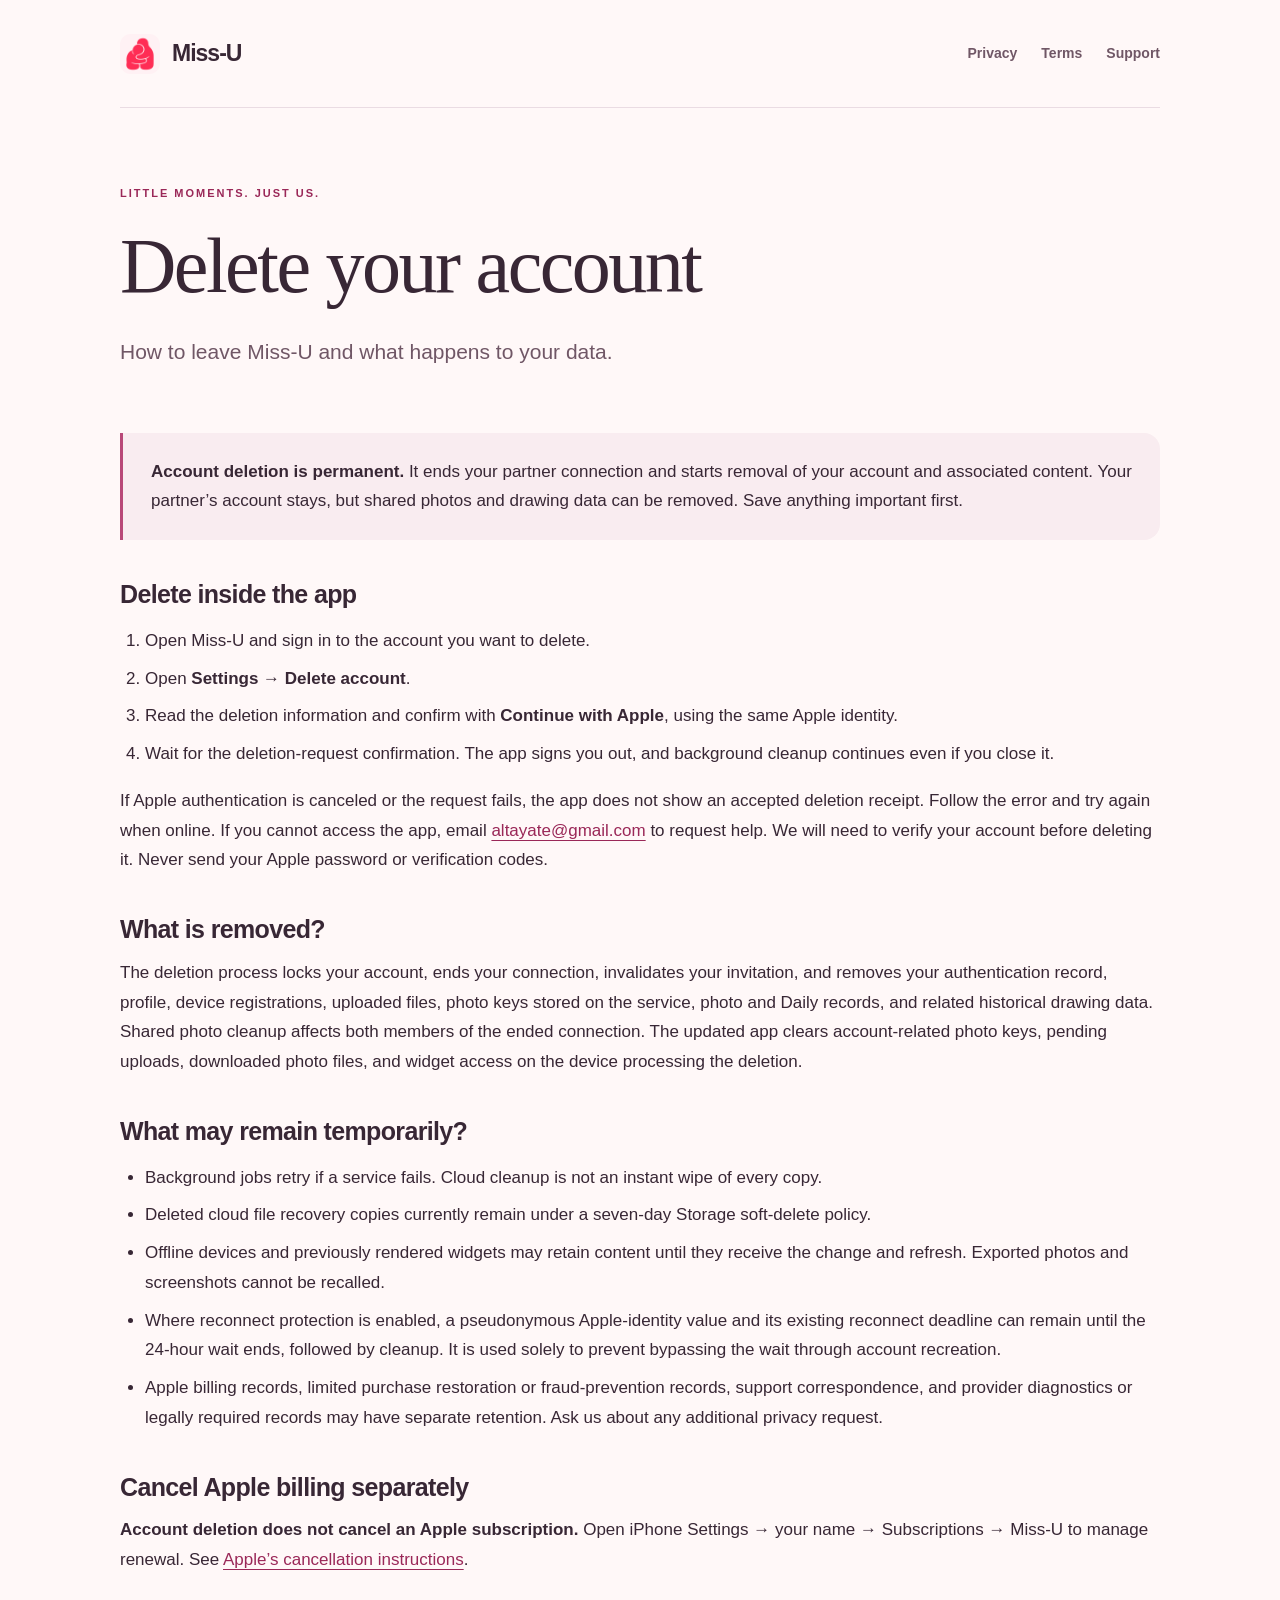
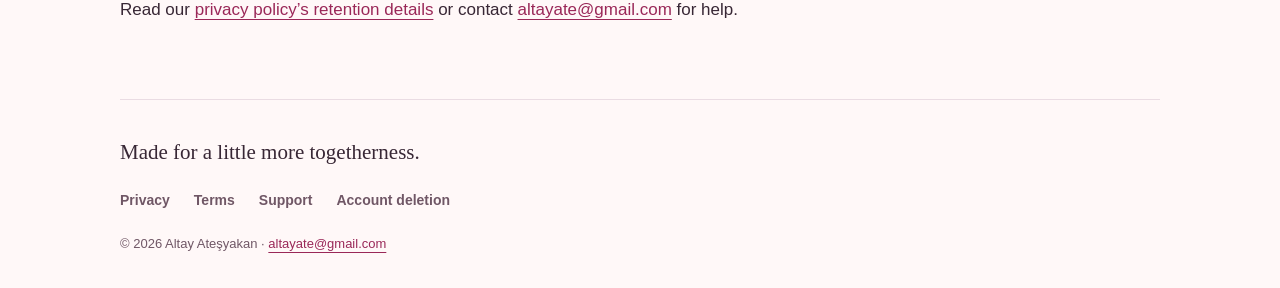
==== docs/delete-account/index.html @ 4ce01414 "Create Miss-U legal and support website" ====
<!doctype html>
<html lang="en">
<head>
  <meta charset="utf-8">
  <meta name="viewport" content="width=device-width, initial-scale=1">
  <title>Delete your account · Miss-U</title>
  <meta name="description" content="How to leave Miss-U and what happens to your data.">
  <meta name="theme-color" content="#fff8f8">
  <link rel="canonical" href="https://altayate.github.io/missu-site/delete-account/">
  <meta property="og:title" content="Delete your account · Miss-U">
  <meta property="og:description" content="How to leave Miss-U and what happens to your data.">
  <meta property="og:type" content="website">
  <meta property="og:image" content="https://altayate.github.io/missu-site/assets/app-icon.png">
  <link rel="icon" type="image/png" href="../assets/app-icon.png">
  <link rel="stylesheet" href="../assets/style.css">
</head>
<body>
  <a class="skip" href="#main">Skip to content</a>
  <header class="site-header wrap">
    <a class="brand" href="../" aria-label="Miss-U home"><img src="../assets/app-icon.png" width="40" height="40" alt=""><span>Miss-U</span></a>
    <nav aria-label="Main navigation"><a href="../privacy/">Privacy</a><a href="../terms/">Terms</a><a href="../support/">Support</a></nav>
  </header>
  <main id="main" class="wrap ">
    <div class="page-intro">
      <p class="eyebrow">LITTLE MOMENTS. JUST US.</p>
      <h1>Delete your account</h1>
      <p class="lede">How to leave Miss-U and what happens to your data.</p>
      
    </div>
    <aside class="note"><p><strong>Account deletion is permanent.</strong> It ends your partner connection and starts removal of your account and associated content. Your partner’s account stays, but shared photos and drawing data can be removed. Save anything important first.</p></aside>
<section><h2>Delete inside the app</h2>
<ol><li>Open Miss-U and sign in to the account you want to delete.</li><li>Open <strong>Settings → Delete account</strong>.</li><li>Read the deletion information and confirm with <strong>Continue with Apple</strong>, using the same Apple identity.</li><li>Wait for the deletion-request confirmation. The app signs you out, and background cleanup continues even if you close it.</li></ol>
<p>If Apple authentication is canceled or the request fails, the app does not show an accepted deletion receipt. Follow the error and try again when online. If you cannot access the app, email <a href="mailto:altayate@gmail.com?subject=Miss-U%20account%20deletion">altayate@gmail.com</a> to request help. We will need to verify your account before deleting it. Never send your Apple password or verification codes.</p>
<h2>What is removed?</h2>
<p>The deletion process locks your account, ends your connection, invalidates your invitation, and removes your authentication record, profile, device registrations, uploaded files, photo keys stored on the service, photo and Daily records, and related historical drawing data. Shared photo cleanup affects both members of the ended connection. The updated app clears account-related photo keys, pending uploads, downloaded photo files, and widget access on the device processing the deletion.</p>
<h2>What may remain temporarily?</h2>
<ul><li>Background jobs retry if a service fails. Cloud cleanup is not an instant wipe of every copy.</li><li>Deleted cloud file recovery copies currently remain under a seven-day Storage soft-delete policy.</li><li>Offline devices and previously rendered widgets may retain content until they receive the change and refresh. Exported photos and screenshots cannot be recalled.</li><li>Where reconnect protection is enabled, a pseudonymous Apple-identity value and its existing reconnect deadline can remain until the 24-hour wait ends, followed by cleanup. It is used solely to prevent bypassing the wait through account recreation.</li><li>Apple billing records, limited purchase restoration or fraud-prevention records, support correspondence, and provider diagnostics or legally required records may have separate retention. Ask us about any additional privacy request.</li></ul>
<h2>Cancel Apple billing separately</h2>
<p><strong>Account deletion does not cancel an Apple subscription.</strong> Open iPhone Settings → your name → Subscriptions → Miss-U to manage renewal. See <a href="https://support.apple.com/en-us/118428">Apple’s cancellation instructions</a>.</p>
<p>Read our <a href="../privacy/#retention">privacy policy’s retention details</a> or contact <a href="mailto:altayate@gmail.com">altayate@gmail.com</a> for help.</p></section>

  </main>
  <footer class="site-footer wrap">
    <p>Made for a little more togetherness.</p>
    <nav aria-label="Footer navigation">
      <a href="../privacy/">Privacy</a><a href="../terms/">Terms</a><a href="../support/">Support</a><a href="../delete-account/">Account deletion</a>
    </nav>
    <p class="fine">© 2026 Altay Ateşyakan · <a href="mailto:altayate@gmail.com">altayate@gmail.com</a></p>
  </footer>
</body>
</html>
---- docs/assets/style.css ----
:root { color-scheme: light; --ink: #382735; --muted: #705766; --accent: #9a2858; --line: #eadce3; --paper: #fff8f8; }
* { box-sizing: border-box; }
html { scroll-behavior: smooth; scroll-padding-top: 28px; }
body { margin: 0; background: var(--paper); color: var(--ink); font-family: -apple-system, BlinkMacSystemFont, "Segoe UI", sans-serif; font-size: 17px; line-height: 1.75; -webkit-font-smoothing: antialiased; }
.wrap { width: min(1040px, calc(100% - 64px)); margin-inline: auto; }
a { color: var(--accent); text-underline-offset: 4px; overflow-wrap: anywhere; }
a:hover { text-decoration-thickness: 2px; }
a:focus-visible, summary:focus-visible { outline: 3px solid var(--accent); outline-offset: 5px; border-radius: 4px; }
.skip { position: absolute; top: -100px; left: 24px; padding: 10px 18px; background: white; z-index: 2; }
.skip:focus { top: 12px; }
.site-header { display: flex; justify-content: space-between; align-items: center; gap: 24px; min-height: 108px; border-bottom: 1px solid var(--line); }
.brand { display: inline-flex; align-items: center; gap: 12px; color: var(--ink); text-decoration: none; font-size: 23px; font-weight: 750; letter-spacing: -1px; white-space: nowrap; }
.brand img { border-radius: 11px; }
nav { display: flex; flex-wrap: wrap; gap: 24px; }
nav a { color: var(--muted); font-size: 14px; font-weight: 550; text-decoration: none; padding-block: 8px; }
nav a:hover, nav a[aria-current="page"] { color: var(--accent); text-decoration: underline; }
.page-intro { padding-block: 76px 40px; max-width: 760px; }
.eyebrow { color: var(--accent); font-size: 11px; font-weight: 750; letter-spacing: 2px; margin: 0 0 18px; }
h1, h2, h3 { line-height: 1.15; text-wrap: balance; }
h1 { font-family: Georgia, "Times New Roman", serif; font-size: clamp(42px, 6.8vw, 78px); letter-spacing: -2.5px; font-weight: 500; margin: 0 0 24px; }
h2 { font-size: 25px; letter-spacing: -.65px; margin: 40px 0 14px; }
h3 { font-size: 18px; margin: 24px 0 8px; }
.lede { color: var(--muted); font-size: 21px; line-height: 1.6; max-width: 620px; margin: 0; }
.updated, .fine { color: var(--muted); font-size: 13px; }
.updated { margin-top: 24px; }
p { margin: 0 0 20px; }
ul, ol { padding-left: 25px; }
li { margin-block: 8px; }
.button { display: inline-flex; justify-content: center; align-items: center; min-height: 48px; padding: 12px 24px; border: 1px solid var(--accent); border-radius: 100px; color: #fff; background: var(--accent); text-decoration: none; font-size: 15px; font-weight: 650; }
.button.secondary { color: var(--accent); background: transparent; }
.actions { display: flex; flex-wrap: wrap; gap: 12px; margin: 0 0 58px; }
.feature-list { padding: 4px 0 30px; border-top: 1px solid var(--line); }
.feature { display: grid; grid-template-columns: 48px 240px 1fr; align-items: start; gap: 24px; border-bottom: 1px solid var(--line); padding-block: 30px; }
.feature .number { font-size: 12px; color: var(--accent); padding-top: 4px; }
.feature h2 { font-family: Georgia, serif; font-size: 28px; font-weight: 500; margin: 0; }
.feature p { color: var(--muted); margin: 0; }
.note { border-left: 3px solid #b84878; background: #f9ecf0; border-radius: 0 16px 16px 0; padding: 24px 28px; margin-block: 24px 36px; }
.note p:last-child { margin-bottom: 0; }
.legal { max-width: 800px; }
.legal h1 { font-size: clamp(42px, 6vw, 64px); }
.legal .page-intro { padding-bottom: 20px; }
.contents { display: flex; flex-wrap: wrap; gap: 8px 24px; padding: 22px 0; margin-bottom: 32px; border-block: 1px solid var(--line); }
.contents a { color: var(--accent); font-size: 14px; }
.table-scroll { overflow-x: auto; border: 1px solid var(--line); border-radius: 14px; margin-block: 22px 30px; }
table { width: 100%; border-collapse: collapse; font-size: 15px; line-height: 1.6; }
th, td { text-align: left; padding: 18px 20px; vertical-align: top; border-bottom: 1px solid var(--line); }
th { background: #f9ecf0; font-weight: 650; }
th:first-child { width: 27%; }
tr:last-child td { border-bottom: 0; }
details { border-top: 1px solid var(--line); padding: 22px 0; max-width: 800px; }
details:last-of-type { border-bottom: 1px solid var(--line); }
summary { cursor: pointer; font-size: 18px; font-weight: 600; line-height: 1.5; }
details p { margin: 18px 0 0; color: var(--muted); }
.contact { margin-bottom: 46px; }
.site-footer { padding-block: 34px 32px; border-top: 1px solid var(--line); margin-top: 74px; }
.site-footer > p:first-child { font-family: Georgia, serif; font-size: 21px; margin-bottom: 10px; }
.site-footer nav { gap: 10px 24px; margin-bottom: 12px; }
.site-footer .fine { margin-bottom: 0; }
@media (max-width: 640px) {
  body { font-size: 16px; }
  .wrap { width: calc(100% - 40px); }
  .site-header { min-height: 94px; gap: 12px; }
  .brand { font-size: 21px; gap: 8px; }
  .brand img { width: 32px; height: 32px; border-radius: 9px; }
  .site-header nav { gap: 12px; }
  nav a { font-size: 13px; }
  .page-intro { padding-top: 52px; }
  h1 { letter-spacing: -1.5px; }
  .lede { font-size: 19px; }
  .feature { grid-template-columns: 24px 1fr; gap: 12px; }
  .feature p { grid-column: 2; }
  .feature h2 { font-size: 25px; }
  .note { padding: 20px; }
  th, td { padding: 14px 12px; }
  table { font-size: 14px; }
  .site-footer { margin-top: 52px; }
}
@media (prefers-reduced-motion: reduce) { html { scroll-behavior: auto; } }
@media print {
  body { background: white; color: black; font-size: 11pt; }
  .wrap { width: 100%; }
  .site-header nav, .skip, .site-footer nav, .contents { display: none; }
  .page-intro { padding-block: 24px; }
  h1 { font-size: 32pt; }
  h2 { break-after: avoid; }
  .table-scroll { overflow: visible; }
  .note { break-inside: avoid; }
}
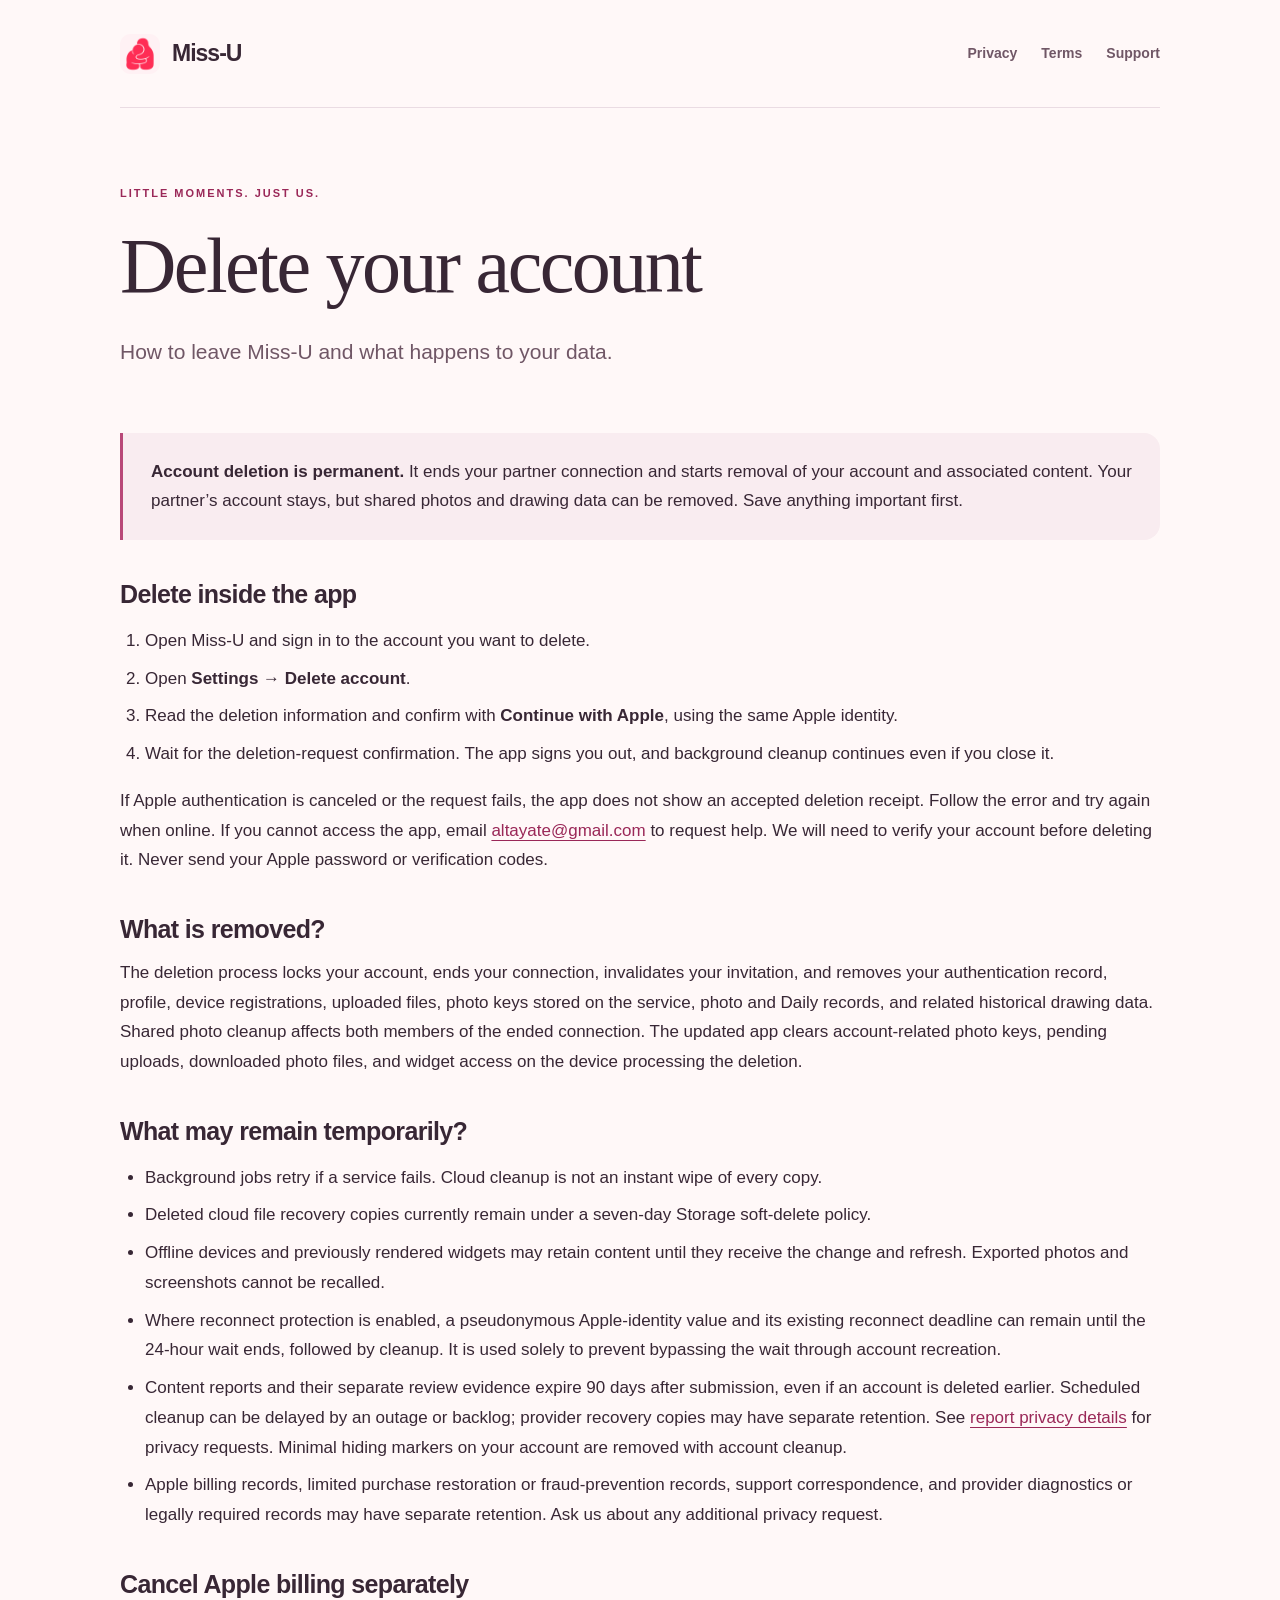
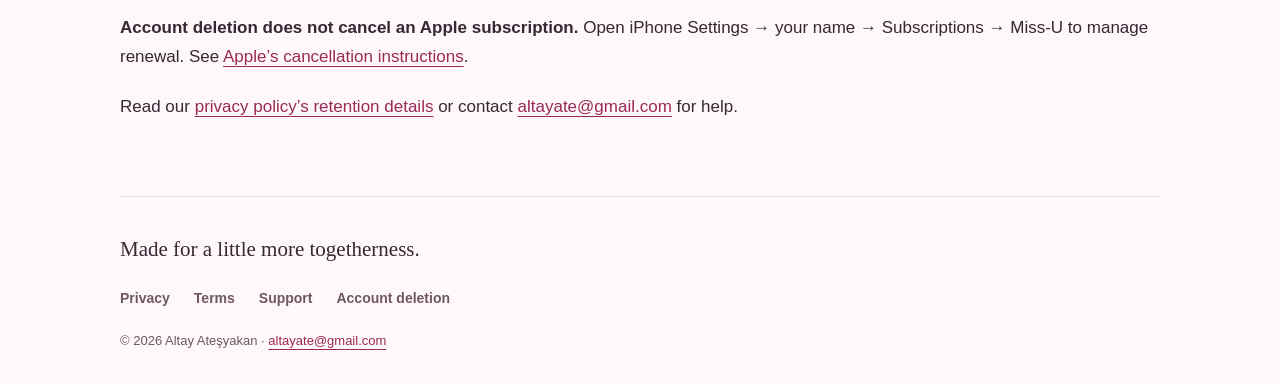
==== commit dc1d9e3e: "Disclose content reporting and moderation retention" ====
--- a/docs/delete-account/index.html
+++ b/docs/delete-account/index.html
@@ -34,7 +34,7 @@
 <h2>What is removed?</h2>
 <p>The deletion process locks your account, ends your connection, invalidates your invitation, and removes your authentication record, profile, device registrations, uploaded files, photo keys stored on the service, photo and Daily records, and related historical drawing data. Shared photo cleanup affects both members of the ended connection. The updated app clears account-related photo keys, pending uploads, downloaded photo files, and widget access on the device processing the deletion.</p>
 <h2>What may remain temporarily?</h2>
-<ul><li>Background jobs retry if a service fails. Cloud cleanup is not an instant wipe of every copy.</li><li>Deleted cloud file recovery copies currently remain under a seven-day Storage soft-delete policy.</li><li>Offline devices and previously rendered widgets may retain content until they receive the change and refresh. Exported photos and screenshots cannot be recalled.</li><li>Where reconnect protection is enabled, a pseudonymous Apple-identity value and its existing reconnect deadline can remain until the 24-hour wait ends, followed by cleanup. It is used solely to prevent bypassing the wait through account recreation.</li><li>Apple billing records, limited purchase restoration or fraud-prevention records, support correspondence, and provider diagnostics or legally required records may have separate retention. Ask us about any additional privacy request.</li></ul>
+<ul><li>Background jobs retry if a service fails. Cloud cleanup is not an instant wipe of every copy.</li><li>Deleted cloud file recovery copies currently remain under a seven-day Storage soft-delete policy.</li><li>Offline devices and previously rendered widgets may retain content until they receive the change and refresh. Exported photos and screenshots cannot be recalled.</li><li>Where reconnect protection is enabled, a pseudonymous Apple-identity value and its existing reconnect deadline can remain until the 24-hour wait ends, followed by cleanup. It is used solely to prevent bypassing the wait through account recreation.</li><li>Content reports and their separate review evidence expire 90 days after submission, even if an account is deleted earlier. Scheduled cleanup can be delayed by an outage or backlog; provider recovery copies may have separate retention. See <a href="../privacy/#reports">report privacy details</a> for privacy requests. Minimal hiding markers on your account are removed with account cleanup.</li><li>Apple billing records, limited purchase restoration or fraud-prevention records, support correspondence, and provider diagnostics or legally required records may have separate retention. Ask us about any additional privacy request.</li></ul>
 <h2>Cancel Apple billing separately</h2>
 <p><strong>Account deletion does not cancel an Apple subscription.</strong> Open iPhone Settings → your name → Subscriptions → Miss-U to manage renewal. See <a href="https://support.apple.com/en-us/118428">Apple’s cancellation instructions</a>.</p>
 <p>Read our <a href="../privacy/#retention">privacy policy’s retention details</a> or contact <a href="mailto:altayate@gmail.com">altayate@gmail.com</a> for help.</p></section>
